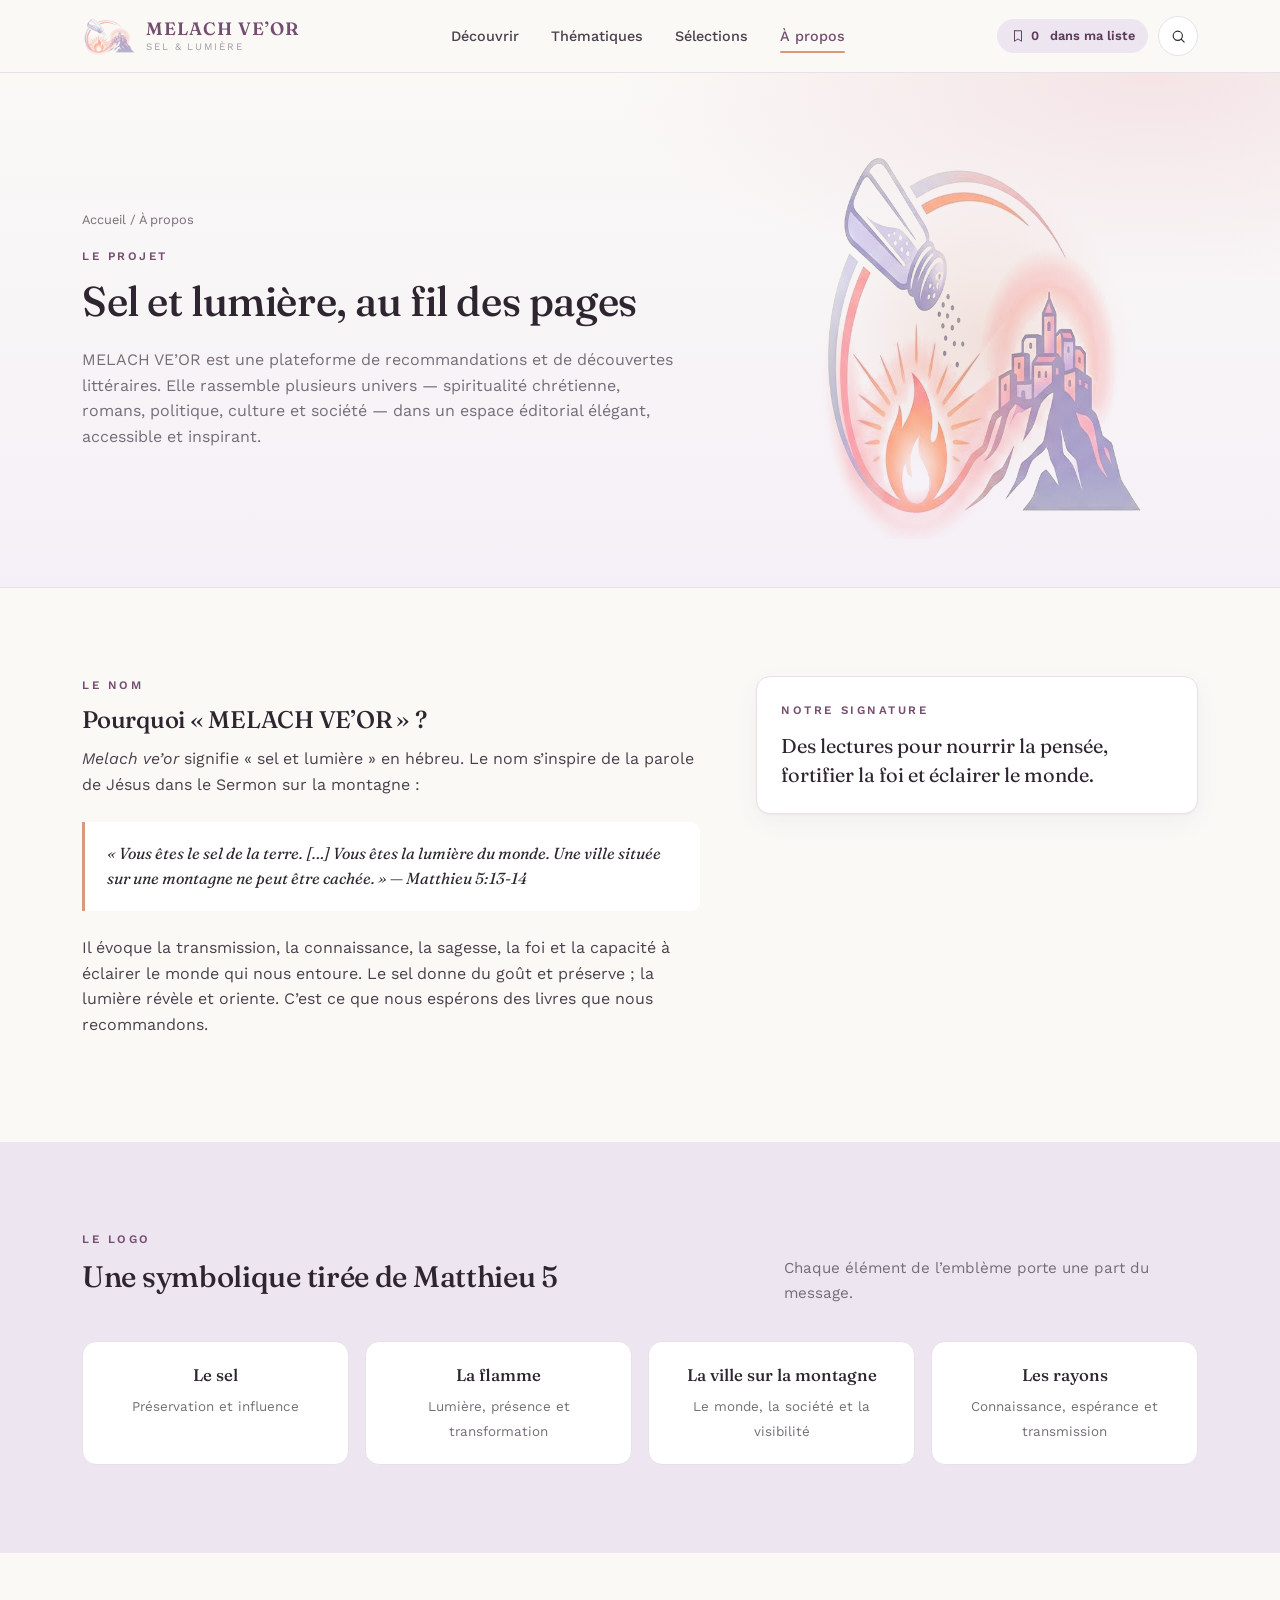
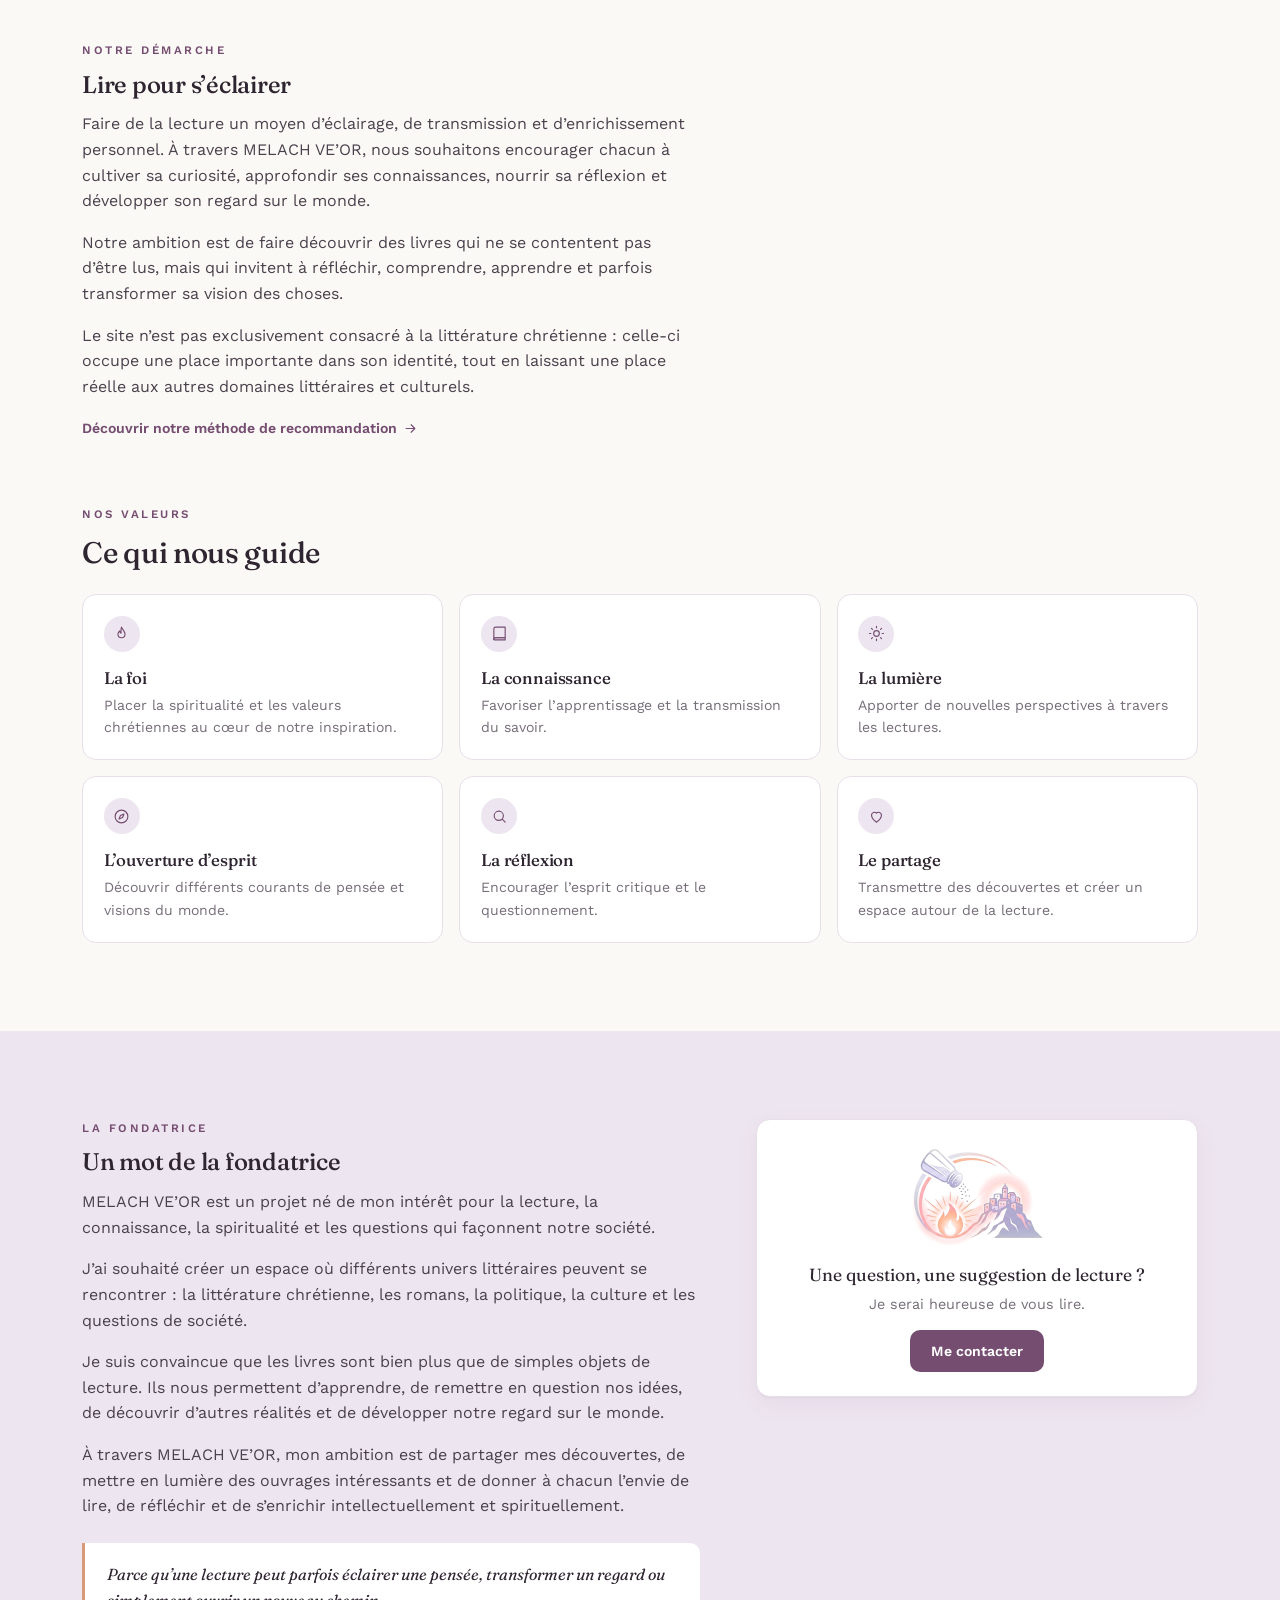
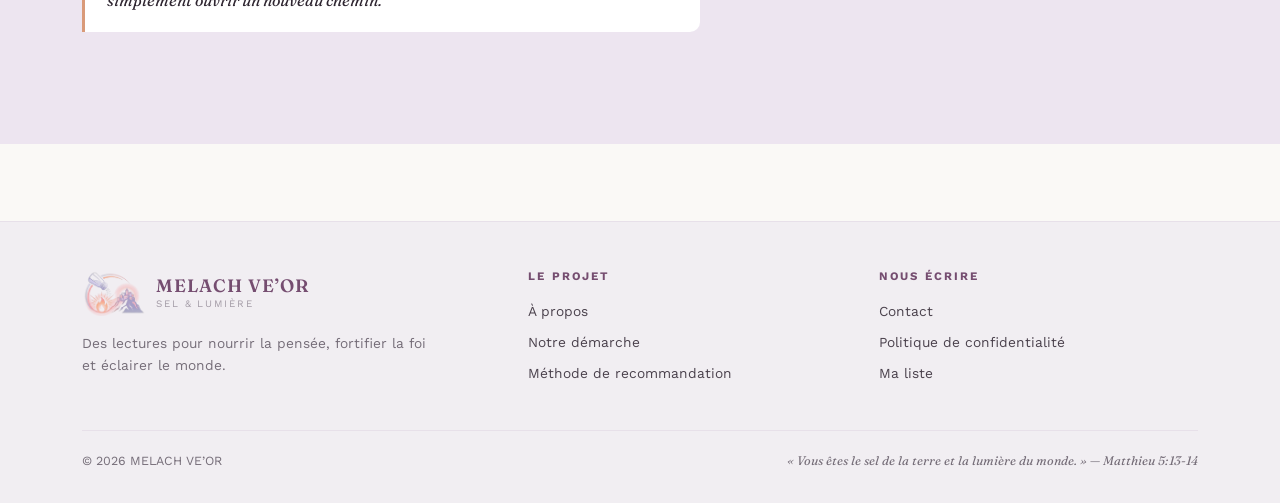
==== a-propos.html @ c2dc3ec9 "Création du site MELACH VE'OR Site statique fidèle à la maquette : accueil, découverte avec recherch" ====
<!doctype html>
<html lang="fr">
<head>
  <meta charset="utf-8">
  <meta name="viewport" content="width=device-width, initial-scale=1">
  <title>À propos — MELACH VE’OR</title>
  <meta name="description" content="MELACH VE’OR, « sel et lumière » : une plateforme de recommandations littéraires pour nourrir la pensée, fortifier la foi et éclairer le monde.">
  <meta name="theme-color" content="#754D70">
  <link rel="icon" type="image/png" href="assets/img/favicon.png">
  <link rel="apple-touch-icon" href="assets/img/apple-touch-icon.png">
  <link rel="preconnect" href="https://fonts.googleapis.com">
  <link rel="preconnect" href="https://fonts.gstatic.com" crossorigin>
  <link href="https://fonts.googleapis.com/css2?family=Fraunces:ital,opsz,wght@0,9..144,400;0,9..144,500;0,9..144,600;1,9..144,400;1,9..144,500&family=Work+Sans:wght@400;500;600;700&display=swap" rel="stylesheet">
  <link rel="stylesheet" href="css/style.css">
</head>
<body data-page="a-propos">
  <a class="lien-evitement" href="#contenu">Aller au contenu</a>
  <header id="entete"></header>

  <main id="contenu">
    <section class="page-entete">
      <div class="conteneur hero-inner" style="grid-template-columns:1.2fr .8fr">
        <div>
          <nav class="fil-ariane" aria-label="Fil d’Ariane"><a href="index.html">Accueil</a> / À propos</nav>
          <span class="surtitre">Le projet</span>
          <h1>Sel et lumière, au fil des pages</h1>
          <p>MELACH VE’OR est une plateforme de recommandations et de découvertes littéraires. Elle rassemble plusieurs univers — spiritualité chrétienne, romans, politique, culture et société — dans un espace éditorial élégant, accessible et inspirant.</p>
        </div>
        <div class="hero-visuel"><img src="assets/img/emblem.png" alt="" width="560" height="402" style="width:min(100%,340px)"></div>
      </div>
    </section>

    <section class="section">
      <div class="conteneur deux-colonnes">
        <div class="prose">
          <span class="surtitre">Le nom</span>
          <h2 style="margin-top:0">Pourquoi « MELACH VE’OR » ?</h2>
          <p><em>Melach ve’or</em> signifie « sel et lumière » en hébreu. Le nom s’inspire de la parole de Jésus dans le Sermon sur la montagne :</p>
          <blockquote>« Vous êtes le sel de la terre. […] Vous êtes la lumière du monde. Une ville située sur une montagne ne peut être cachée. » — Matthieu 5:13-14</blockquote>
          <p>Il évoque la transmission, la connaissance, la sagesse, la foi et la capacité à éclairer le monde qui nous entoure. Le sel donne du goût et préserve ; la lumière révèle et oriente. C’est ce que nous espérons des livres que nous recommandons.</p>
        </div>
        <aside class="encart">
          <span class="surtitre">Notre signature</span>
          <p style="font-family:var(--serif);font-size:1.25rem;color:var(--encre);line-height:1.45;margin:0">Des lectures pour nourrir la pensée, fortifier la foi et éclairer le monde.</p>
        </aside>
      </div>
    </section>

    <section class="section section-teintee">
      <div class="conteneur">
        <div class="section-entete">
          <div>
            <span class="surtitre">Le logo</span>
            <h2 class="titre-section">Une symbolique tirée de Matthieu 5</h2>
          </div>
          <p class="chapo">Chaque élément de l’emblème porte une part du message.</p>
        </div>
        <div class="symboles">
          <div class="symbole"><strong>Le sel</strong><span>Préservation et influence</span></div>
          <div class="symbole"><strong>La flamme</strong><span>Lumière, présence et transformation</span></div>
          <div class="symbole"><strong>La ville sur la montagne</strong><span>Le monde, la société et la visibilité</span></div>
          <div class="symbole"><strong>Les rayons</strong><span>Connaissance, espérance et transmission</span></div>
        </div>
      </div>
    </section>

    <section class="section" id="demarche">
      <div class="conteneur">
        <div class="deux-colonnes" style="margin-bottom:3rem">
          <div class="prose">
            <span class="surtitre">Notre démarche</span>
            <h2 style="margin-top:0">Lire pour s’éclairer</h2>
            <p>Faire de la lecture un moyen d’éclairage, de transmission et d’enrichissement personnel. À travers MELACH VE’OR, nous souhaitons encourager chacun à cultiver sa curiosité, approfondir ses connaissances, nourrir sa réflexion et développer son regard sur le monde.</p>
            <p>Notre ambition est de faire découvrir des livres qui ne se contentent pas d’être lus, mais qui invitent à réfléchir, comprendre, apprendre et parfois transformer sa vision des choses.</p>
            <p>Le site n’est pas exclusivement consacré à la littérature chrétienne : celle-ci occupe une place importante dans son identité, tout en laissant une place réelle aux autres domaines littéraires et culturels.</p>
            <p><a class="lien-fleche" href="methode.html">Découvrir notre méthode de recommandation <svg viewBox="0 0 24 24" fill="none" stroke="currentColor" stroke-width="1.8" stroke-linecap="round" stroke-linejoin="round" aria-hidden="true"><path d="M5 12h14M13 6l6 6-6 6"/></svg></a></p>
          </div>
        </div>

        <span class="surtitre">Nos valeurs</span>
        <h2 class="titre-section" style="margin-bottom:1.5rem">Ce qui nous guide</h2>
        <div class="grille-valeurs" id="valeurs"></div>
      </div>
    </section>

    <section class="section section-teintee" id="fondatrice">
      <div class="conteneur deux-colonnes">
        <div class="prose">
          <span class="surtitre">La fondatrice</span>
          <h2 style="margin-top:0">Un mot de la fondatrice</h2>
          <p>MELACH VE’OR est un projet né de mon intérêt pour la lecture, la connaissance, la spiritualité et les questions qui façonnent notre société.</p>
          <p>J’ai souhaité créer un espace où différents univers littéraires peuvent se rencontrer : la littérature chrétienne, les romans, la politique, la culture et les questions de société.</p>
          <p>Je suis convaincue que les livres sont bien plus que de simples objets de lecture. Ils nous permettent d’apprendre, de remettre en question nos idées, de découvrir d’autres réalités et de développer notre regard sur le monde.</p>
          <p>À travers MELACH VE’OR, mon ambition est de partager mes découvertes, de mettre en lumière des ouvrages intéressants et de donner à chacun l’envie de lire, de réfléchir et de s’enrichir intellectuellement et spirituellement.</p>
          <blockquote>Parce qu’une lecture peut parfois éclairer une pensée, transformer un regard ou simplement ouvrir un nouveau chemin.</blockquote>
        </div>
        <aside class="encart" style="text-align:center">
          <img src="assets/img/emblem-sm.png" alt="" width="140" height="101" style="width:140px;margin:0 auto 1rem">
          <p style="font-family:var(--serif);font-size:1.1rem;color:var(--encre);margin-bottom:.25rem">Une question, une suggestion de lecture ?</p>
          <p style="color:var(--gris);font-size:.9rem">Je serai heureuse de vous lire.</p>
          <a class="btn btn-primaire" href="contact.html">Me contacter</a>
        </aside>
      </div>
    </section>
  </main>

  <footer id="pied"></footer>

  <script src="js/data.js"></script>
  <script>
    MV.page = function () {
      var valeurs = [
        ["flamme", "La foi", "Placer la spiritualité et les valeurs chrétiennes au cœur de notre inspiration."],
        ["livre", "La connaissance", "Favoriser l’apprentissage et la transmission du savoir."],
        ["soleil", "La lumière", "Apporter de nouvelles perspectives à travers les lectures."],
        ["boussole", "L’ouverture d’esprit", "Découvrir différents courants de pensée et visions du monde."],
        ["loupe", "La réflexion", "Encourager l’esprit critique et le questionnement."],
        ["coeur", "Le partage", "Transmettre des découvertes et créer un espace autour de la lecture."]
      ];
      document.getElementById("valeurs").innerHTML = valeurs.map(function (v) {
        return '<div class="valeur"><span class="valeur-icone">' + MV.icone(v[0]) + '</span><h3>' + v[1] + '</h3><p>' + v[2] + '</p></div>';
      }).join("");
    };
  </script>
  <script src="js/app.js"></script>
</body>
</html>
---- css/style.css ----
/* =========================================================
   MELACH VE'OR — Feuille de style principale
   Direction artistique : maquette « Clair-Livre » adaptée
   ========================================================= */

:root {
  /* Palette du cahier des charges */
  --prune: #754D70;
  --prune-fonce: #5C3A58;
  --prune-clair: #9A7396;
  --rose: #E8B4C2;          /* rose poudré harmonisé avec le logo */
  --rose-clair: #F7E6EB;
  --rose-vif: #D9708F;      /* rose du texte du logo, pour les accents */
  --peche: #D99A79;
  --peche-clair: #F8E7DC;
  --lavande: #EDE5F0;
  --lavande-2: #F5F0F7;
  --blanc-casse: #FAF9F6;
  --gris: #756D78;
  --gris-clair: #A39BA6;
  --sauge: #8A9A86;
  --sauge-clair: #E6ECE3;
  --ardoise: #66727F;
  --ardoise-clair: #E5E9EE;

  --encre: #2E2530;
  --texte: #4A414C;
  --bordure: #E7E0E9;
  --blanc: #FFFFFF;

  --serif: "Fraunces", "Georgia", "Times New Roman", serif;
  --sans: "Work Sans", "Segoe UI", system-ui, -apple-system, sans-serif;

  --rayon: 14px;
  --rayon-sm: 10px;
  --ombre: 0 1px 2px rgba(46, 37, 48, .04), 0 8px 24px rgba(117, 77, 112, .06);
  --ombre-forte: 0 2px 6px rgba(46, 37, 48, .05), 0 18px 40px rgba(117, 77, 112, .12);
  --conteneur: 1180px;
  --gouttiere: clamp(16px, 4vw, 32px);
}

*, *::before, *::after { box-sizing: border-box; }

html { scroll-behavior: smooth; -webkit-text-size-adjust: 100%; }

body {
  margin: 0;
  font-family: var(--sans);
  font-size: 16px;
  line-height: 1.6;
  color: var(--texte);
  background: var(--blanc-casse);
  -webkit-font-smoothing: antialiased;
  overflow-x: hidden;
}

img { max-width: 100%; display: block; }
a { color: var(--prune); text-decoration: none; }
a:hover { color: var(--prune-fonce); }
button { font: inherit; cursor: pointer; }
input, textarea, select { font: inherit; color: inherit; }

h1, h2, h3, h4 {
  font-family: var(--serif);
  color: var(--encre);
  font-weight: 500;
  line-height: 1.2;
  margin: 0 0 .5em;
  letter-spacing: -.01em;
}

p { margin: 0 0 1em; }

:focus-visible {
  outline: 2px solid var(--prune);
  outline-offset: 3px;
  border-radius: 6px;
}

.sr-only {
  position: absolute; width: 1px; height: 1px; padding: 0; margin: -1px;
  overflow: hidden; clip: rect(0, 0, 0, 0); white-space: nowrap; border: 0;
}

.lien-evitement {
  position: absolute; left: 16px; top: -60px; z-index: 100;
  background: var(--prune); color: #fff; padding: 10px 16px; border-radius: 8px;
}
.lien-evitement:focus { top: 12px; color: #fff; }

.conteneur {
  width: 100%;
  max-width: var(--conteneur);
  margin: 0 auto;
  padding: 0 var(--gouttiere);
}

/* ---------- Typo utilitaire ---------- */
.surtitre {
  display: block;
  font-family: var(--sans);
  font-size: .72rem;
  font-weight: 600;
  letter-spacing: .22em;
  text-transform: uppercase;
  color: var(--prune);
  margin-bottom: .7rem;
}

.titre-section { font-size: clamp(1.45rem, 2.4vw, 1.85rem); margin-bottom: .35em; }
.chapo { color: var(--gris); max-width: 46ch; font-size: .95rem; }

/* ---------- Boutons ---------- */
.btn {
  display: inline-flex; align-items: center; justify-content: center; gap: .5rem;
  padding: .72rem 1.25rem;
  border-radius: 10px;
  border: 1px solid transparent;
  font-size: .88rem; font-weight: 600;
  line-height: 1.2;
  transition: background .2s, color .2s, border-color .2s, transform .2s, box-shadow .2s;
  text-align: center;
}
.btn svg { width: 16px; height: 16px; flex: none; }
.btn-primaire { background: var(--prune); color: #fff; }
.btn-primaire:hover { background: var(--prune-fonce); color: #fff; }
.btn-secondaire { background: var(--blanc); color: var(--prune); border-color: var(--bordure); }
.btn-secondaire:hover { border-color: var(--prune-clair); color: var(--prune-fonce); }
.btn-doux { background: var(--lavande); color: var(--prune-fonce); }
.btn-doux:hover { background: #E3D8E8; color: var(--prune-fonce); }
.btn-doux[aria-pressed="true"] { background: var(--prune); color: #fff; }
.btn-bloc { width: 100%; }

/* ---------- En-tête ---------- */
.entete {
  position: sticky; top: 0; z-index: 50;
  background: rgba(250, 249, 246, .88);
  backdrop-filter: saturate(1.4) blur(10px);
  -webkit-backdrop-filter: saturate(1.4) blur(10px);
  border-bottom: 1px solid var(--bordure);
}
.entete-inner {
  display: flex; align-items: center; justify-content: space-between; gap: 1rem;
  height: 72px;
}
.marque { display: flex; align-items: center; gap: .6rem; color: var(--encre); flex: none; }
.marque:hover { color: var(--encre); }
.marque img { width: 54px; height: auto; }
.marque-texte { display: flex; flex-direction: column; line-height: 1.05; }
.marque-nom {
  font-family: var(--serif); font-weight: 600; font-size: 1.12rem; letter-spacing: .06em;
  color: var(--prune);
}
.marque-sous {
  font-size: .62rem; letter-spacing: .2em; text-transform: uppercase; color: var(--gris-clair);
  margin-top: 3px;
}

.nav-principale ul { display: flex; gap: 2rem; list-style: none; margin: 0; padding: 0; }
.nav-principale a {
  color: var(--texte); font-size: .9rem; font-weight: 500; padding: .4rem 0; position: relative;
}
.nav-principale a::after {
  content: ""; position: absolute; left: 0; right: 0; bottom: -2px; height: 2px;
  background: var(--peche); border-radius: 2px; transform: scaleX(0); transition: transform .25s;
}
.nav-principale a:hover, .nav-principale a[aria-current="page"] { color: var(--prune); }
.nav-principale a:hover::after, .nav-principale a[aria-current="page"]::after { transform: scaleX(1); }

.entete-actions { display: flex; align-items: center; gap: .6rem; }
.pastille-liste {
  display: inline-flex; align-items: center; gap: .4rem;
  background: var(--lavande); color: var(--prune-fonce);
  border-radius: 999px; padding: .42rem .85rem; font-size: .8rem; font-weight: 600;
}
.pastille-liste:hover { background: #E3D8E8; color: var(--prune-fonce); }
.pastille-liste svg { width: 14px; height: 14px; }
.btn-icone {
  width: 40px; height: 40px; border-radius: 50%;
  display: inline-grid; place-items: center;
  background: var(--blanc); border: 1px solid var(--bordure); color: var(--encre);
  transition: border-color .2s, color .2s;
}
.btn-icone:hover { border-color: var(--prune-clair); color: var(--prune); }
.btn-icone svg { width: 17px; height: 17px; }
.btn-menu { display: none; }

@media (max-width: 900px) {
  .nav-principale {
    position: fixed; inset: 72px 0 auto 0;
    background: var(--blanc-casse);
    border-bottom: 1px solid var(--bordure);
    box-shadow: var(--ombre);
    padding: .5rem var(--gouttiere) 1.25rem;
    display: none;
  }
  .nav-principale.ouvert { display: block; }
  .nav-principale ul { flex-direction: column; gap: 0; }
  .nav-principale a { display: block; padding: .9rem 0; border-bottom: 1px solid var(--bordure); }
  .nav-principale a::after { display: none; }
  .btn-menu { display: inline-grid; }
  .pastille-liste .libelle-long { display: none; }
  .marque-sous { display: none; }
}
@media (max-width: 600px) {
  .entete-inner { gap: .5rem; height: 64px; }
  .nav-principale { inset: 64px 0 auto 0; }
  .marque { gap: .4rem; }
  .marque img { width: 40px; }
  .marque-nom { font-size: .98rem; letter-spacing: .04em; }
  .entete-actions { gap: .35rem; }
  .btn-icone { width: 36px; height: 36px; }
  .pastille-liste { padding: .4rem .65rem; }
}
@media (max-width: 360px) {
  .marque img { display: none; }
}

/* ---------- Recherche plein écran ---------- */
.recherche-modale {
  position: fixed; inset: 0; z-index: 80;
  background: rgba(46, 37, 48, .35);
  display: none; align-items: flex-start; justify-content: center;
  padding: 12vh var(--gouttiere) 0;
}
.recherche-modale.ouvert { display: flex; }
.recherche-modale-boite {
  width: 100%; max-width: 640px;
  background: var(--blanc); border-radius: var(--rayon); box-shadow: var(--ombre-forte);
  padding: 1.25rem;
}
.recherche-modale-boite p { margin: .75rem 0 0; font-size: .8rem; color: var(--gris); }

/* ---------- Barre de recherche ---------- */
.barre-recherche {
  display: flex; align-items: center; gap: .5rem;
  background: var(--blanc);
  border: 1px solid var(--bordure);
  border-radius: 14px;
  padding: .4rem .4rem .4rem 1rem;
  box-shadow: var(--ombre);
  max-width: 560px;
}
.barre-recherche svg { width: 17px; height: 17px; color: var(--gris); flex: none; }
.barre-recherche input {
  flex: 1; min-width: 0; border: 0; outline: 0; background: transparent;
  padding: .6rem .25rem; font-size: .92rem;
}
.barre-recherche input::placeholder { color: var(--gris-clair); }
.barre-recherche:focus-within { border-color: var(--prune-clair); }
@media (max-width: 560px) {
  .barre-recherche { flex-wrap: wrap; padding: .5rem; }
  .barre-recherche > svg { margin-left: .5rem; }
  .barre-recherche .btn { width: 100%; }
}

/* ---------- Héro ---------- */
.hero {
  position: relative; overflow: hidden;
  background:
    radial-gradient(1200px 500px at 85% 0%, rgba(232, 180, 194, .35), transparent 60%),
    radial-gradient(900px 500px at 100% 100%, rgba(237, 229, 240, .9), transparent 60%),
    linear-gradient(180deg, var(--blanc-casse), var(--lavande-2));
  padding: clamp(3.5rem, 8vw, 6rem) 0 clamp(3.5rem, 8vw, 6rem);
}
.hero-inner { position: relative; z-index: 1; display: grid; grid-template-columns: 1.15fr .85fr; gap: 2rem; align-items: center; }
.hero h1 { font-size: clamp(2rem, 4.4vw, 3.1rem); max-width: 16ch; }
.hero h1 em { font-style: italic; color: var(--prune); }
.hero-intro { color: var(--gris); max-width: 52ch; font-size: 1rem; margin-bottom: 1.75rem; }
.hero-signature {
  margin-top: 1.4rem; font-family: var(--serif); font-style: italic; font-size: .95rem; color: var(--prune-clair);
}
.hero-visuel { position: relative; display: grid; place-items: center; }
.hero-visuel img { width: min(100%, 440px); filter: saturate(1.05); }
.hero-visuel::before {
  content: ""; position: absolute; width: 70%; aspect-ratio: 1; border-radius: 50%;
  background: radial-gradient(circle, rgba(217, 154, 121, .22), transparent 70%);
}
@media (max-width: 860px) {
  .hero-inner { grid-template-columns: 1fr; }
  .hero-visuel { order: -1; }
  .hero-visuel img { width: min(70%, 300px); }
}

/* ---------- Sections ---------- */
.section { padding: clamp(3.5rem, 7vw, 5.5rem) 0; }
.section-teintee { background: var(--lavande); }
.section-entete {
  display: flex; justify-content: space-between; align-items: flex-end; gap: 1.5rem; flex-wrap: wrap;
  margin-bottom: 2.25rem;
}
.section-entete .chapo { margin: 0; }
.lien-fleche { font-size: .88rem; font-weight: 600; display: inline-flex; align-items: center; gap: .35rem; }
.lien-fleche svg { width: 15px; height: 15px; transition: transform .2s; }
.lien-fleche:hover svg { transform: translateX(3px); }

/* ---------- Cartes thématiques ---------- */
.grille-themes {
  display: grid; gap: 1rem;
  grid-template-columns: repeat(5, minmax(0, 1fr));
}
@media (max-width: 1080px) { .grille-themes { grid-template-columns: repeat(3, minmax(0, 1fr)); } }
@media (max-width: 720px) { .grille-themes { grid-template-columns: repeat(2, minmax(0, 1fr)); } }
@media (max-width: 460px) { .grille-themes { grid-template-columns: 1fr; } }

.carte-theme {
  display: flex; flex-direction: column;
  background: var(--blanc); border: 1px solid var(--bordure); border-radius: var(--rayon);
  padding: 1.4rem 1.25rem 1.25rem; color: var(--texte);
  transition: transform .25s, box-shadow .25s, border-color .25s;
}
.carte-theme:hover { transform: translateY(-3px); box-shadow: var(--ombre-forte); border-color: transparent; color: var(--texte); }
.carte-theme-icone {
  width: 38px; height: 38px; border-radius: 50%;
  display: grid; place-items: center; margin-bottom: 1.4rem;
  background: var(--theme-fond, var(--lavande)); color: var(--theme-couleur, var(--prune));
}
.carte-theme-icone svg { width: 18px; height: 18px; }
.carte-theme h3 { font-size: 1.08rem; margin-bottom: .35rem; }
.carte-theme p { font-size: .84rem; color: var(--gris); line-height: 1.5; flex: 1; }
.carte-theme-compte {
  font-size: .68rem; font-weight: 700; letter-spacing: .16em; text-transform: uppercase;
  color: var(--theme-couleur, var(--prune));
}

/* ---------- Fiches livres ---------- */
.grille-livres {
  display: grid; gap: 1.1rem;
  grid-template-columns: repeat(4, minmax(0, 1fr));
}
@media (max-width: 1080px) { .grille-livres { grid-template-columns: repeat(3, minmax(0, 1fr)); } }
@media (max-width: 800px) { .grille-livres { grid-template-columns: repeat(2, minmax(0, 1fr)); } }
@media (max-width: 520px) { .grille-livres { grid-template-columns: 1fr; } }

.carte-livre {
  display: flex; flex-direction: column;
  background: var(--blanc); border: 1px solid var(--bordure); border-radius: var(--rayon);
  overflow: hidden; transition: transform .25s, box-shadow .25s;
}
.carte-livre:hover { transform: translateY(-3px); box-shadow: var(--ombre-forte); }
.carte-livre-lien { color: inherit; display: block; }
.carte-livre-lien:hover { color: inherit; }
.carte-livre-corps { padding: 1rem 1.1rem 1.15rem; display: flex; flex-direction: column; flex: 1; }
.carte-livre h3 { font-size: 1.05rem; margin: .55rem 0 .15rem; }
.carte-livre .auteur { font-size: .8rem; color: var(--gris); margin-bottom: .7rem; }
.carte-livre .resume { font-size: .84rem; line-height: 1.5; color: var(--texte); flex: 1; }
.carte-livre .btn { margin-top: .9rem; }

/* Couverture générée */
.couverture {
  position: relative; overflow: hidden;
  aspect-ratio: 16 / 11;
  padding: 1.2rem 1.1rem;
  display: flex; flex-direction: column; justify-content: space-between;
  color: #fff;
  background: linear-gradient(135deg, var(--c1), var(--c2));
}
.couverture::before {
  content: ""; position: absolute; right: -14%; top: -26%;
  width: 52%; aspect-ratio: 1; border-radius: 50%;
  background: rgba(255, 255, 255, .22);
}
.couverture::after {
  content: ""; position: absolute; left: -10%; bottom: -40%;
  width: 45%; aspect-ratio: 1; border-radius: 50%;
  background: rgba(255, 255, 255, .06);
}
.couverture-titre {
  position: relative; z-index: 1;
  font-family: var(--serif); font-size: 1rem; line-height: 1.25; max-width: 75%;
  margin-top: auto; margin-bottom: 1rem;
}
.couverture-auteur {
  position: relative; z-index: 1;
  font-size: .64rem; letter-spacing: .18em; text-transform: uppercase; font-weight: 600;
  padding-top: .55rem; border-top: 1px solid rgba(255, 255, 255, .55); align-self: flex-start;
  min-width: 40%;
}
.couverture-grande { aspect-ratio: 3 / 4; border-radius: var(--rayon); padding: 1.8rem 1.6rem; box-shadow: var(--ombre-forte); }
.couverture-grande .couverture-titre { font-size: 1.6rem; max-width: 85%; }
.couverture-grande .couverture-auteur { font-size: .72rem; }
.couverture-mini { aspect-ratio: 3 / 4; border-radius: 8px; padding: .7rem .6rem; }
.couverture-mini .couverture-titre { font-size: .72rem; margin-bottom: .4rem; max-width: 100%; }
.couverture-mini .couverture-auteur { font-size: .5rem; letter-spacing: .12em; }

/* Étiquettes */
.etiquette {
  display: inline-block; align-self: flex-start;
  font-size: .7rem; font-weight: 600; padding: .2rem .6rem; border-radius: 999px;
  background: var(--theme-fond, var(--lavande)); color: var(--theme-couleur, var(--prune));
}

/* Appréciation */
.appreciation { display: flex; align-items: center; gap: .55rem; margin-top: .85rem; font-size: .78rem; font-weight: 600; color: var(--prune-fonce); }
.points { display: inline-flex; gap: 3px; }
.points i { width: 8px; height: 8px; border-radius: 50%; background: var(--prune); display: block; }
.points i.vide { background: transparent; border: 1.5px solid var(--prune); }

/* Couleurs par thématique */
[data-theme="chretiens"] { --theme-couleur: #754D70; --theme-fond: #F1E8F0; --c1: #6E4769; --c2: #A0779B; }
[data-theme="romans"]    { --theme-couleur: #A64F6C; --theme-fond: #F9E7ED; --c1: #B9677F; --c2: #E3AFC0; }
[data-theme="politique"] { --theme-couleur: #4F5D6C; --theme-fond: #E7ECF1; --c1: #56636F; --c2: #8D9AA6; }
[data-theme="culture"]   { --theme-couleur: #A35F3D; --theme-fond: #FAEADF; --c1: #B9785A; --c2: #DDAA7E; }
[data-theme="societe"]   { --theme-couleur: #56694F; --theme-fond: #E8EEE5; --c1: #6A7D64; --c2: #9DAE94; }

/* ---------- Envies ---------- */
.bloc-envies {
  background: var(--lavande-2); border: 1px solid var(--bordure); border-radius: 18px;
  padding: clamp(1.5rem, 4vw, 2.25rem);
}
.puces { display: flex; flex-wrap: wrap; gap: .6rem; margin-top: 1.1rem; }
.puce {
  display: inline-flex; align-items: center; gap: .45rem;
  background: var(--blanc); border: 1px solid var(--bordure); color: var(--encre);
  border-radius: 999px; padding: .55rem 1.1rem; font-size: .85rem; font-weight: 600;
  transition: border-color .2s, background .2s, color .2s;
}
.puce svg { width: 15px; height: 15px; color: var(--prune); }
.puce:hover { border-color: var(--prune-clair); color: var(--prune); }
.puce[aria-pressed="true"], .puce.actif { background: var(--prune); border-color: var(--prune); color: #fff; }
.puce[aria-pressed="true"] svg, .puce.actif svg { color: #fff; }
.envie-description { margin-top: 1rem; color: var(--gris); font-size: .9rem; min-height: 1.5em; }
.envie-resultats { margin-top: 1.5rem; }

/* ---------- Verset ---------- */
.verset {
  max-width: 820px; margin: 0 auto;
  background:
    radial-gradient(500px 220px at 0% 0%, rgba(232, 180, 194, .3), transparent 70%),
    radial-gradient(500px 260px at 100% 100%, rgba(217, 154, 121, .18), transparent 70%),
    linear-gradient(135deg, var(--lavande-2), #F3F1EF);
  border: 1px solid var(--bordure); border-radius: 18px;
  box-shadow: var(--ombre-forte);
  padding: clamp(1.6rem, 4vw, 2.4rem);
  display: grid; grid-template-columns: 1fr auto; gap: 1.5rem 2rem; align-items: start;
}
.verset-reference {
  font-size: .72rem; font-weight: 700; letter-spacing: .18em; text-transform: uppercase; color: var(--prune);
  margin: 1.1rem 0 .4rem;
}
.verset blockquote {
  margin: 0; font-family: var(--serif); font-size: clamp(1.05rem, 2vw, 1.2rem); color: var(--encre); font-weight: 500;
  line-height: 1.5;
}
.verset-reflexion { margin: .8rem 0 0; color: var(--gris); font-size: .9rem; }
.verset-actions { display: flex; flex-direction: column; gap: .6rem; min-width: 200px; }
.verset-version { font-size: .72rem; color: var(--gris-clair); margin-top: .6rem; }
@media (max-width: 680px) {
  .verset { grid-template-columns: 1fr; }
  .verset-actions { min-width: 0; }
}

/* ---------- Sélection éditoriale ---------- */
.editorial {
  border-radius: 20px; border: 1px solid var(--bordure);
  background: linear-gradient(120deg, #EADFEE 0%, var(--rose-clair) 45%, #E9ECE8 100%);
  padding: clamp(2rem, 5vw, 3.25rem);
  text-align: center;
}
.editorial blockquote {
  margin: 0 auto 1.6rem; max-width: 60ch;
  font-family: var(--serif); font-size: clamp(1.05rem, 2vw, 1.25rem); color: var(--encre); line-height: 1.5;
}
.editorial h3 { font-size: clamp(1.3rem, 2.4vw, 1.6rem); }
.editorial-livres {
  display: grid; grid-template-columns: repeat(4, minmax(0, 120px)); justify-content: center; gap: 1rem;
  margin: 1.75rem auto 2rem;
}
.editorial-livres a { color: inherit; transition: transform .25s; }
.editorial-livres a:hover { transform: translateY(-4px); }
@media (max-width: 560px) { .editorial-livres { grid-template-columns: repeat(2, minmax(0, 120px)); } }

/* ---------- Pied de page ---------- */
.pied {
  background: #F1EEF2; border-top: 1px solid var(--bordure);
  padding: 3rem 0 2rem; margin-top: clamp(3rem, 6vw, 5rem);
  font-size: .86rem;
}
.pied-grille { display: grid; grid-template-columns: 1.3fr 1fr 1fr; gap: 2rem; }
.pied .marque img { width: 64px; }
.pied-texte { color: var(--gris); max-width: 40ch; margin-top: 1rem; }
.pied h4 { font-family: var(--sans); font-size: .72rem; font-weight: 700; letter-spacing: .18em; text-transform: uppercase; color: var(--prune); margin-bottom: 1rem; }
.pied ul { list-style: none; margin: 0; padding: 0; display: grid; gap: .55rem; }
.pied ul a { color: var(--texte); }
.pied ul a:hover { color: var(--prune); }
.pied-bas {
  margin-top: 2.5rem; padding-top: 1.25rem; border-top: 1px solid var(--bordure);
  display: flex; justify-content: space-between; gap: 1rem; flex-wrap: wrap; color: var(--gris); font-size: .78rem;
}
.pied-bas em { font-family: var(--serif); }
@media (max-width: 760px) { .pied-grille { grid-template-columns: 1fr 1fr; } .pied-grille > :first-child { grid-column: 1 / -1; } }

/* ---------- Pages intérieures ---------- */
.page-entete {
  background:
    radial-gradient(900px 360px at 90% 0%, rgba(232, 180, 194, .3), transparent 60%),
    linear-gradient(180deg, var(--blanc-casse), var(--lavande-2));
  padding: clamp(2.5rem, 6vw, 4rem) 0 clamp(2rem, 5vw, 3rem);
  border-bottom: 1px solid var(--bordure);
}
.page-entete h1 { font-size: clamp(1.8rem, 3.6vw, 2.6rem); }
.page-entete p { color: var(--gris); max-width: 60ch; }
.fil-ariane { font-size: .8rem; color: var(--gris); margin-bottom: 1rem; }
.fil-ariane a { color: var(--gris); }
.fil-ariane a:hover { color: var(--prune); }

.prose { max-width: 70ch; }
.prose h2 { font-size: 1.5rem; margin-top: 2.2rem; }
.prose h3 { font-size: 1.15rem; margin-top: 1.6rem; }
.prose ul { padding-left: 1.2rem; }
.prose li { margin-bottom: .4rem; }
.prose blockquote {
  margin: 1.5rem 0; padding: 1.2rem 1.4rem; border-left: 3px solid var(--peche);
  background: var(--blanc); border-radius: 0 var(--rayon-sm) var(--rayon-sm) 0;
  font-family: var(--serif); font-style: italic; color: var(--encre);
}

.encart {
  background: var(--blanc); border: 1px solid var(--bordure); border-radius: var(--rayon);
  padding: 1.5rem; box-shadow: var(--ombre);
}

/* Filtres découverte */
.filtres { display: grid; gap: 1.1rem; margin-bottom: 2rem; }
.filtres-ligne { display: flex; flex-wrap: wrap; gap: .5rem; align-items: center; }
.filtres-libelle { font-size: .72rem; font-weight: 700; letter-spacing: .16em; text-transform: uppercase; color: var(--gris); margin-right: .4rem; min-width: 90px; }
.compte-resultats { font-size: .88rem; color: var(--gris); margin-bottom: 1rem; }
.vide {
  text-align: center; padding: 3rem 1rem; color: var(--gris);
  background: var(--blanc); border: 1px dashed var(--bordure); border-radius: var(--rayon);
}
.vide h3 { margin-bottom: .4rem; }

/* Fiche livre */
.fiche { display: grid; grid-template-columns: 300px 1fr; gap: clamp(1.5rem, 5vw, 3.5rem); align-items: start; }
.fiche-cote { position: sticky; top: 96px; display: grid; gap: 1rem; }
.fiche h1 { font-size: clamp(1.8rem, 3.6vw, 2.5rem); margin: .6rem 0 .3rem; }
.fiche .auteur { font-size: 1.05rem; color: var(--gris); }
.fiche-meta { display: flex; flex-wrap: wrap; gap: .5rem 1.25rem; font-size: .85rem; color: var(--gris); margin: 1rem 0 1.5rem; }
.fiche-meta strong { color: var(--encre); font-weight: 600; }
.fiche-envies { display: flex; gap: .4rem; flex-wrap: wrap; }
.fiche-envies .puce { padding: .35rem .8rem; font-size: .78rem; }
.fiche-encart-pourquoi { background: var(--lavande-2); border: 1px solid var(--bordure); border-radius: var(--rayon); padding: 1.3rem 1.5rem; margin: 1.5rem 0; }
.fiche-encart-pourquoi h2 { font-size: 1.1rem; margin-bottom: .5rem; }
.fiche-encart-pourquoi p:last-child { margin-bottom: 0; }
@media (max-width: 800px) {
  .fiche { grid-template-columns: 1fr; }
  .fiche-cote { position: static; max-width: 320px; }
  .fiche-cote .couverture-grande { max-width: 220px; aspect-ratio: 3 / 3.6; }
}

/* Formulaire */
.formulaire { display: grid; gap: 1.1rem; }
.champ { display: grid; gap: .4rem; }
.champ label { font-size: .85rem; font-weight: 600; color: var(--encre); }
.champ input, .champ textarea, .champ select {
  width: 100%; padding: .8rem .95rem; border-radius: 10px;
  border: 1px solid var(--bordure); background: var(--blanc); outline: 0;
  transition: border-color .2s, box-shadow .2s;
}
.champ input:focus, .champ textarea:focus, .champ select:focus { border-color: var(--prune-clair); box-shadow: 0 0 0 3px rgba(117, 77, 112, .12); }
.champ textarea { min-height: 160px; resize: vertical; }
.champs-duo { display: grid; grid-template-columns: 1fr 1fr; gap: 1.1rem; }
@media (max-width: 600px) { .champs-duo { grid-template-columns: 1fr; } }
.champ-case { display: flex; gap: .6rem; align-items: flex-start; font-size: .84rem; color: var(--gris); }
.champ-case input { margin-top: .3rem; accent-color: var(--prune); }
.message-formulaire { padding: 1rem 1.2rem; border-radius: 10px; font-size: .9rem; display: none; }
.message-formulaire.succes { display: block; background: var(--sauge-clair); color: #3E5238; }
.message-formulaire.erreur { display: block; background: var(--rose-clair); color: #8A3550; }

.deux-colonnes { display: grid; grid-template-columns: 1.4fr 1fr; gap: clamp(1.5rem, 5vw, 3.5rem); align-items: start; }
@media (max-width: 860px) { .deux-colonnes { grid-template-columns: 1fr; } }

/* Valeurs */
.grille-valeurs { display: grid; grid-template-columns: repeat(3, minmax(0, 1fr)); gap: 1rem; }
@media (max-width: 820px) { .grille-valeurs { grid-template-columns: repeat(2, minmax(0, 1fr)); } }
@media (max-width: 480px) { .grille-valeurs { grid-template-columns: 1fr; } }
.valeur { background: var(--blanc); border: 1px solid var(--bordure); border-radius: var(--rayon); padding: 1.3rem; }
.valeur h3 { font-size: 1.05rem; margin-bottom: .35rem; }
.valeur p { font-size: .88rem; color: var(--gris); margin: 0; }
.valeur-icone { width: 36px; height: 36px; border-radius: 50%; display: grid; place-items: center; background: var(--lavande); color: var(--prune); margin-bottom: 1rem; }
.valeur-icone svg { width: 17px; height: 17px; }

/* Symboles du logo */
.symboles { display: grid; grid-template-columns: repeat(4, minmax(0, 1fr)); gap: 1rem; }
@media (max-width: 820px) { .symboles { grid-template-columns: repeat(2, minmax(0, 1fr)); } }
.symbole { text-align: center; padding: 1.25rem 1rem; background: var(--blanc); border-radius: var(--rayon); border: 1px solid var(--bordure); }
.symbole strong { display: block; font-family: var(--serif); color: var(--encre); font-size: 1.05rem; margin-bottom: .25rem; font-weight: 500; }
.symbole span { font-size: .84rem; color: var(--gris); }

/* Sélections */
.selection-bloc { display: grid; grid-template-columns: 1fr 2fr; gap: 2rem; align-items: start; padding: 2.5rem 0; border-bottom: 1px solid var(--bordure); }
.selection-bloc:last-child { border-bottom: 0; }
.selection-bloc h2 { font-size: 1.5rem; }
.selection-bloc .grille-livres { grid-template-columns: repeat(2, minmax(0, 1fr)); }
@media (max-width: 860px) { .selection-bloc { grid-template-columns: 1fr; } }
@media (max-width: 520px) { .selection-bloc .grille-livres { grid-template-columns: 1fr; } }

/* Notification */
.toast {
  position: fixed; left: 50%; bottom: 24px; transform: translate(-50%, 20px);
  background: var(--encre); color: #fff; padding: .75rem 1.2rem; border-radius: 10px;
  font-size: .86rem; box-shadow: var(--ombre-forte); opacity: 0; pointer-events: none;
  transition: opacity .25s, transform .25s; z-index: 90; max-width: calc(100% - 32px);
}
.toast.visible { opacity: 1; transform: translate(-50%, 0); }

/* Animation d'apparition */
@media (prefers-reduced-motion: no-preference) {
  .apparition { opacity: 0; transform: translateY(14px); transition: opacity .6s ease, transform .6s ease; }
  .apparition.visible { opacity: 1; transform: none; }
}
@media (prefers-reduced-motion: reduce) {
  html { scroll-behavior: auto; }
  *, *::before, *::after { transition: none !important; animation: none !important; }
}
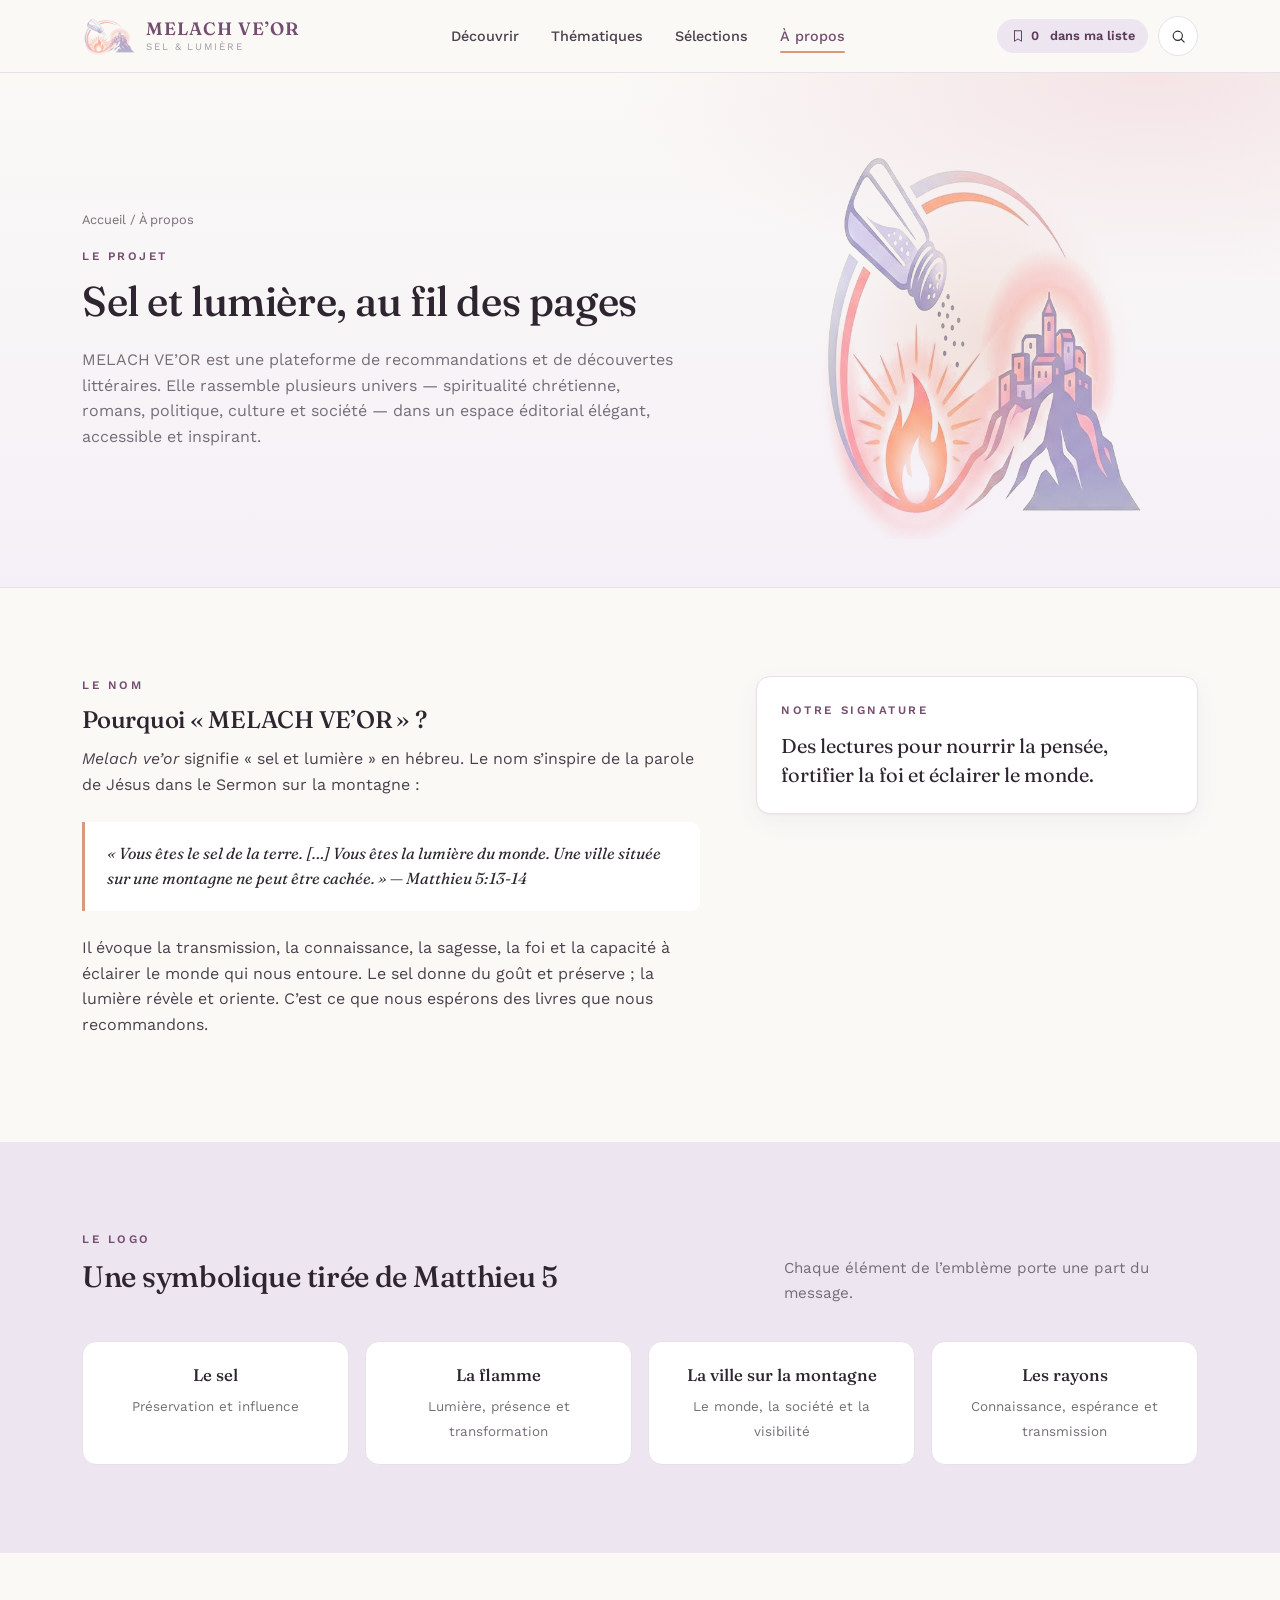
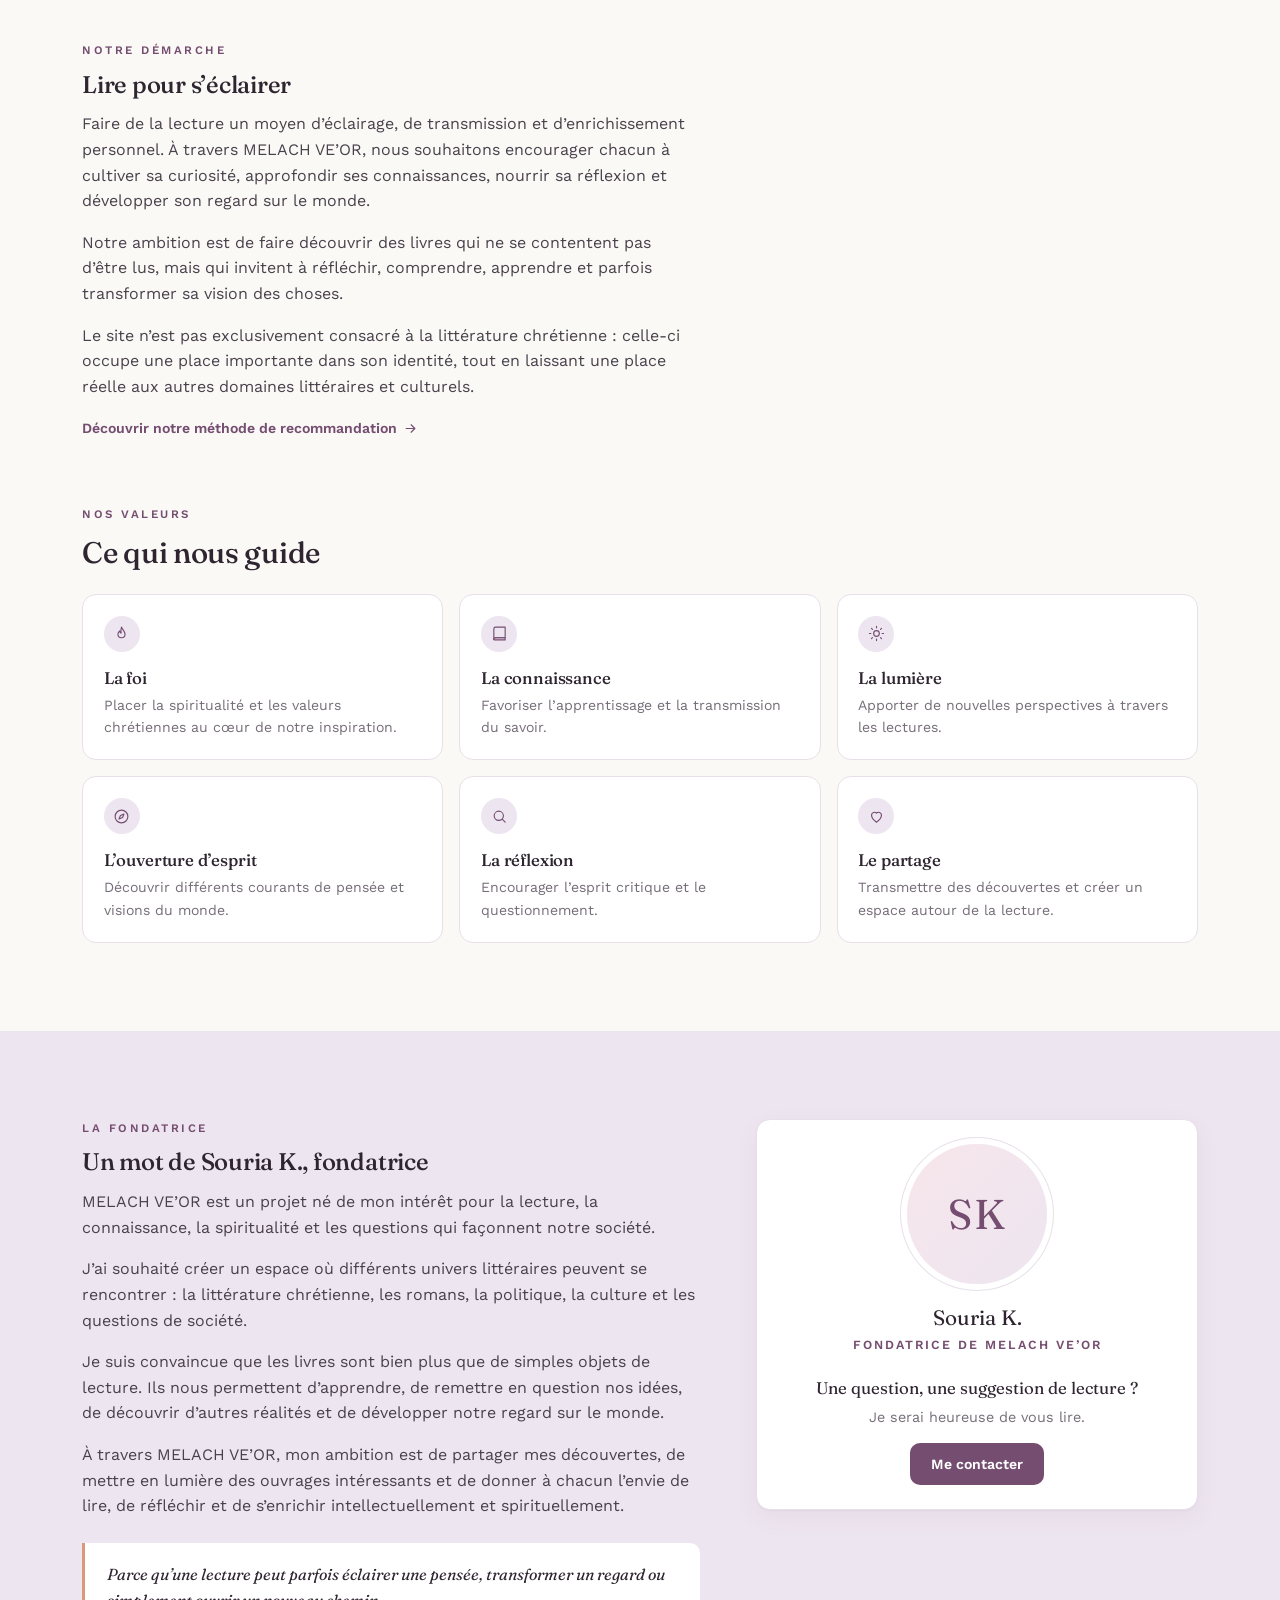
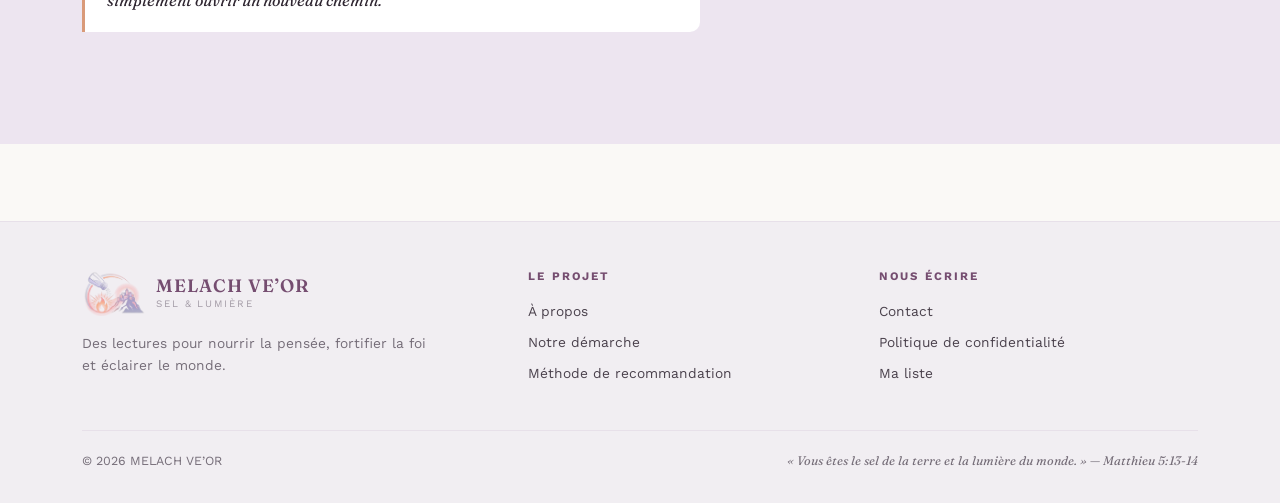
==== commit f7f2ab5b: "À propos : nom de la fondatrice et emplacement pour sa photo Co-Authored-By: Claude Opus 5.5 <norepl" ====
--- a/a-propos.html
+++ b/a-propos.html
@@ -87,7 +87,7 @@
       <div class="conteneur deux-colonnes">
         <div class="prose">
           <span class="surtitre">La fondatrice</span>
-          <h2 style="margin-top:0">Un mot de la fondatrice</h2>
+          <h2 style="margin-top:0">Un mot de Souria K., fondatrice</h2>
           <p>MELACH VE’OR est un projet né de mon intérêt pour la lecture, la connaissance, la spiritualité et les questions qui façonnent notre société.</p>
           <p>J’ai souhaité créer un espace où différents univers littéraires peuvent se rencontrer : la littérature chrétienne, les romans, la politique, la culture et les questions de société.</p>
           <p>Je suis convaincue que les livres sont bien plus que de simples objets de lecture. Ils nous permettent d’apprendre, de remettre en question nos idées, de découvrir d’autres réalités et de développer notre regard sur le monde.</p>
@@ -95,8 +95,15 @@
           <blockquote>Parce qu’une lecture peut parfois éclairer une pensée, transformer un regard ou simplement ouvrir un nouveau chemin.</blockquote>
         </div>
         <aside class="encart" style="text-align:center">
-          <img src="assets/img/emblem-sm.png" alt="" width="140" height="101" style="width:140px;margin:0 auto 1rem">
-          <p style="font-family:var(--serif);font-size:1.1rem;color:var(--encre);margin-bottom:.25rem">Une question, une suggestion de lecture ?</p>
+          <!-- Photo : déposer le fichier dans assets/img/fondatrice.jpg (format carré conseillé).
+               Tant qu'il n'existe pas, les initiales s'affichent à la place. -->
+          <div class="portrait">
+            <img src="assets/img/fondatrice.jpg" alt="Souria K., fondatrice de MELACH VE’OR" width="160" height="160" onerror="this.remove()">
+            <span aria-hidden="true">SK</span>
+          </div>
+          <p style="font-family:var(--serif);font-size:1.3rem;color:var(--encre);margin:0">Souria K.</p>
+          <p style="color:var(--prune);font-size:.78rem;font-weight:600;letter-spacing:.16em;text-transform:uppercase;margin-bottom:1.25rem">Fondatrice de MELACH VE’OR</p>
+          <p style="font-family:var(--serif);font-size:1.05rem;color:var(--encre);margin-bottom:.25rem">Une question, une suggestion de lecture ?</p>
           <p style="color:var(--gris);font-size:.9rem">Je serai heureuse de vous lire.</p>
           <a class="btn btn-primaire" href="contact.html">Me contacter</a>
         </aside>
--- a/css/style.css
+++ b/css/style.css
@@ -581,6 +581,17 @@
 .valeur-icone { width: 36px; height: 36px; border-radius: 50%; display: grid; place-items: center; background: var(--lavande); color: var(--prune); margin-bottom: 1rem; }
 .valeur-icone svg { width: 17px; height: 17px; }
 
+/* Portrait de la fondatrice (initiales tant que la photo n'est pas fournie) */
+.portrait {
+  position: relative; width: 140px; height: 140px; margin: 0 auto 1.1rem;
+  border-radius: 50%; overflow: hidden;
+  display: grid; place-items: center;
+  background: linear-gradient(135deg, var(--rose-clair), var(--lavande));
+  box-shadow: 0 0 0 6px var(--blanc), 0 0 0 7px var(--bordure);
+}
+.portrait span { font-family: var(--serif); font-size: 2.6rem; color: var(--prune); letter-spacing: .04em; }
+.portrait img { position: absolute; inset: 0; width: 100%; height: 100%; object-fit: cover; }
+
 /* Symboles du logo */
 .symboles { display: grid; grid-template-columns: repeat(4, minmax(0, 1fr)); gap: 1rem; }
 @media (max-width: 820px) { .symboles { grid-template-columns: repeat(2, minmax(0, 1fr)); } }
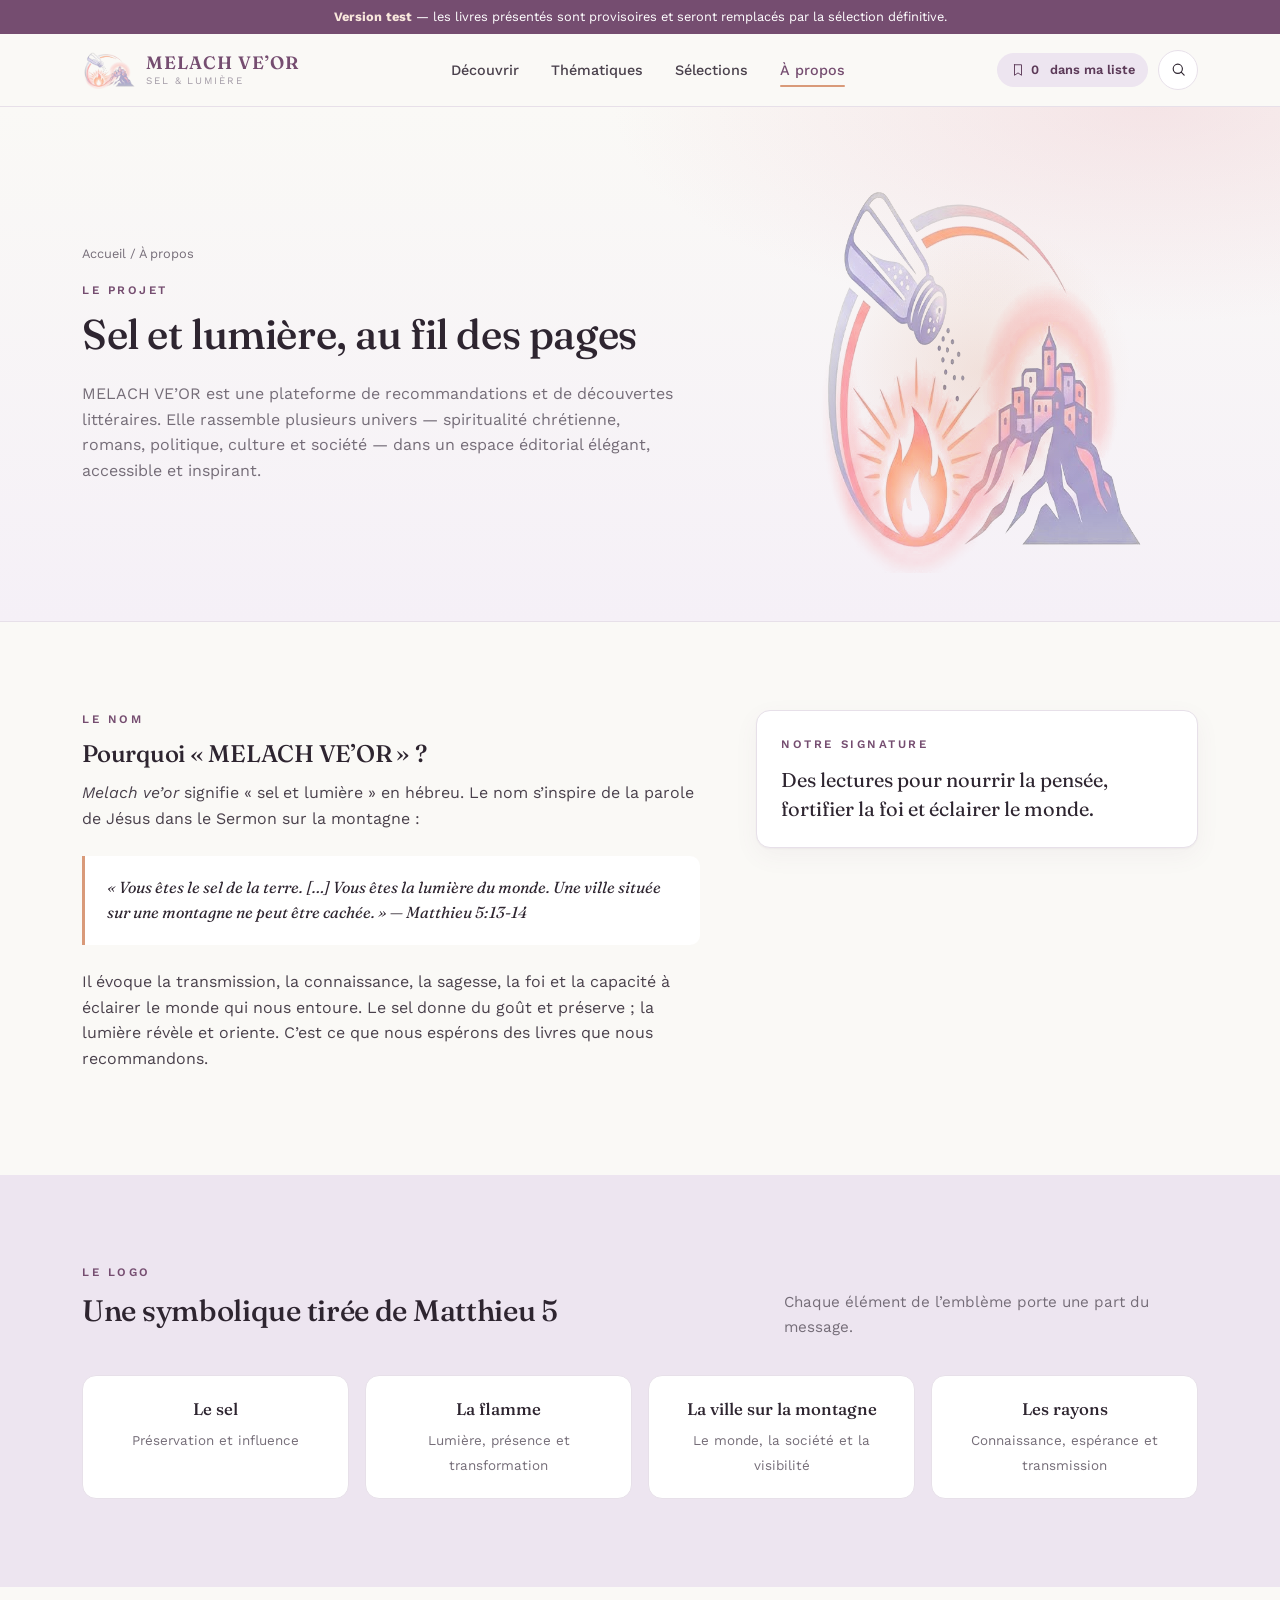
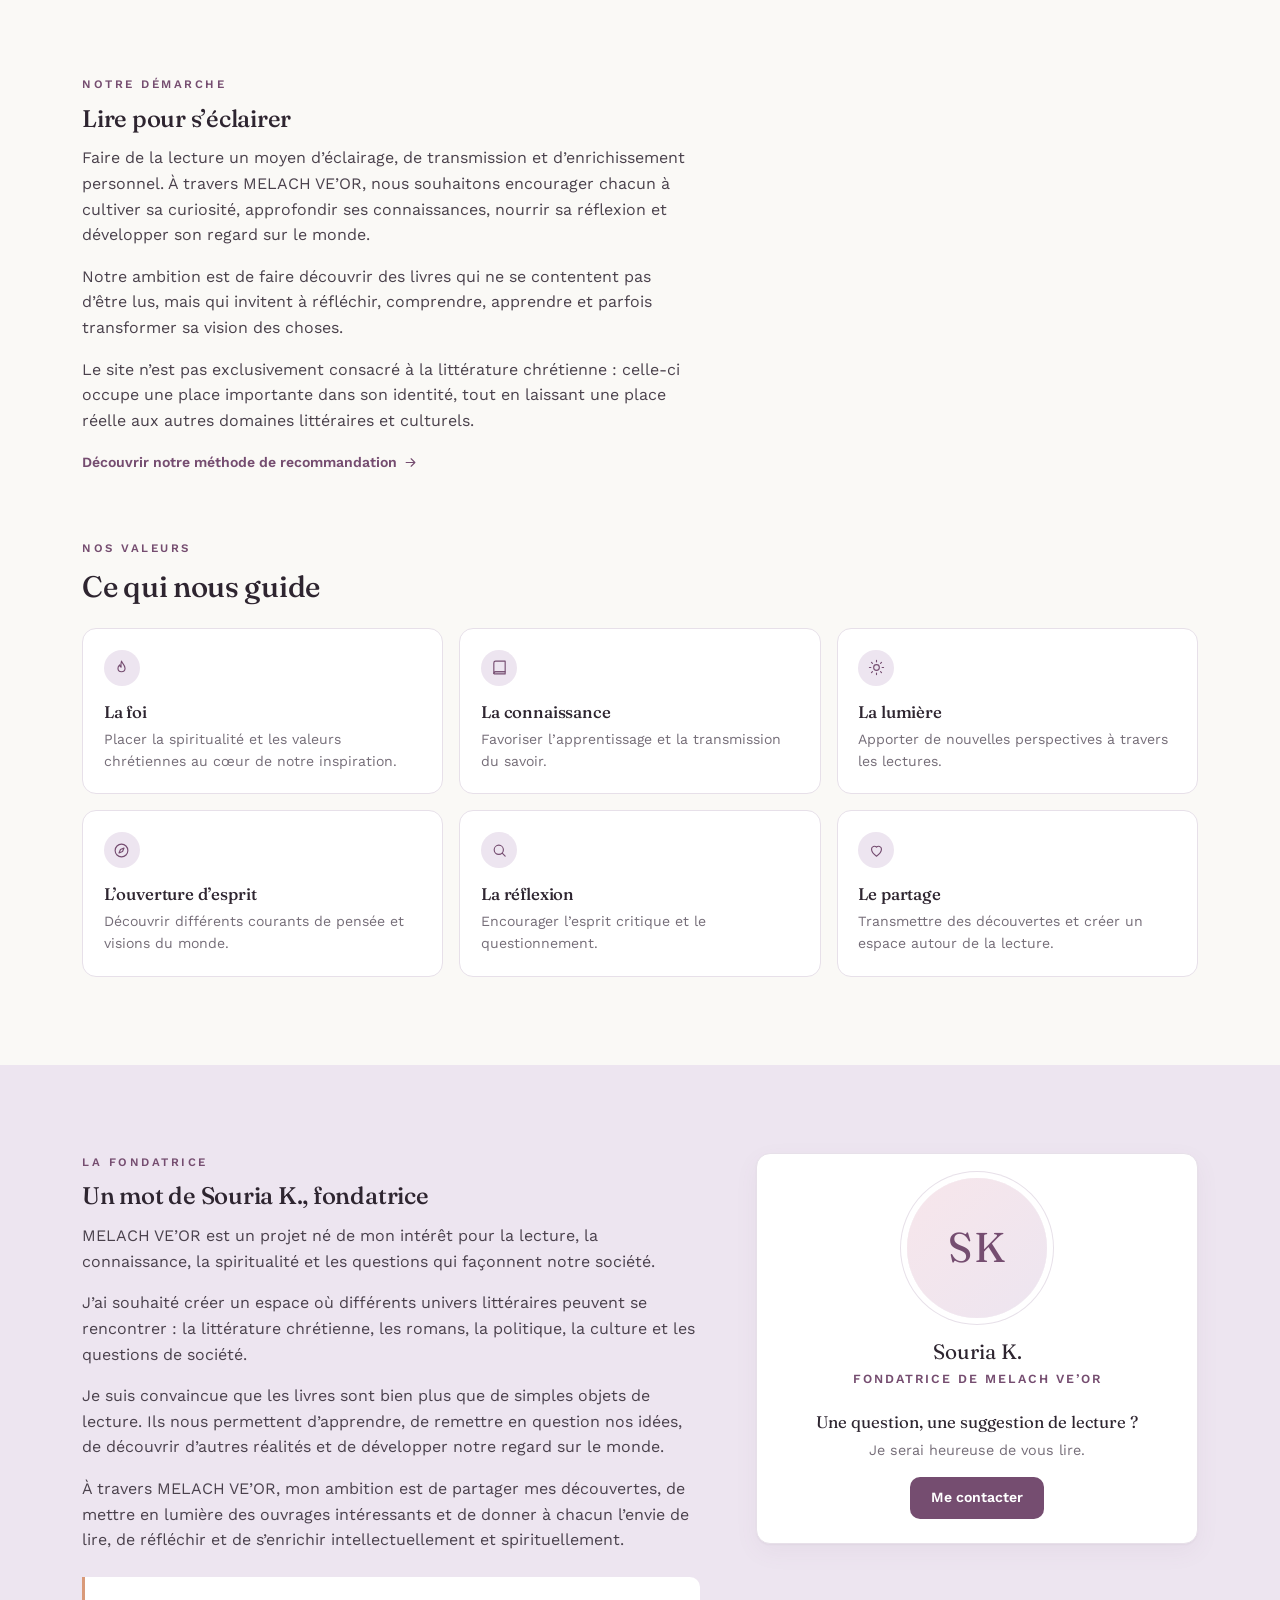
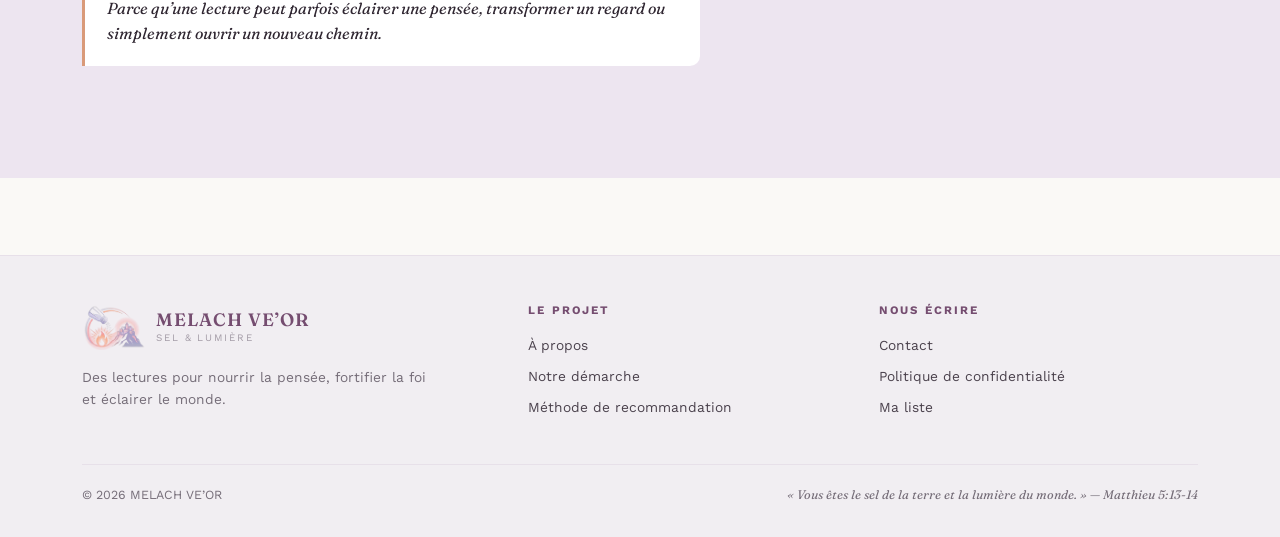
==== commit 1cecb2f7: "Version test : logo complet, image de partage, bandeau et robots.txt Co-Authored-By: Claude Opus 5.5" ====
--- a/a-propos.html
+++ b/a-propos.html
@@ -5,6 +5,9 @@
   <meta name="viewport" content="width=device-width, initial-scale=1">
   <title>À propos — MELACH VE’OR</title>
   <meta name="description" content="MELACH VE’OR, « sel et lumière » : une plateforme de recommandations littéraires pour nourrir la pensée, fortifier la foi et éclairer le monde.">
+  <meta property="og:site_name" content="MELACH VE’OR">
+  <meta property="og:image" content="https://sokhnafall01.github.io/MelachVeor/assets/img/partage.png">
+  <meta name="twitter:card" content="summary_large_image">
   <meta name="theme-color" content="#754D70">
   <link rel="icon" type="image/png" href="assets/img/favicon.png">
   <link rel="apple-touch-icon" href="assets/img/apple-touch-icon.png">
--- a/css/style.css
+++ b/css/style.css
@@ -187,7 +187,7 @@
 
 @media (max-width: 900px) {
   .nav-principale {
-    position: fixed; inset: 72px 0 auto 0;
+    position: absolute; top: 100%; left: 0; right: 0;
     background: var(--blanc-casse);
     border-bottom: 1px solid var(--bordure);
     box-shadow: var(--ombre);
@@ -204,7 +204,6 @@
 }
 @media (max-width: 600px) {
   .entete-inner { gap: .5rem; height: 64px; }
-  .nav-principale { inset: 64px 0 auto 0; }
   .marque { gap: .4rem; }
   .marque img { width: 40px; }
   .marque-nom { font-size: .98rem; letter-spacing: .04em; }
@@ -625,3 +624,10 @@
   html { scroll-behavior: auto; }
   *, *::before, *::after { transition: none !important; animation: none !important; }
 }
+
+/* Bandeau « version test » */
+.bandeau-test {
+  background: var(--prune); color: #fff; text-align: center;
+  font-size: .8rem; padding: .5rem var(--gouttiere); line-height: 1.4;
+}
+.bandeau-test strong { color: var(--peche-clair); }
